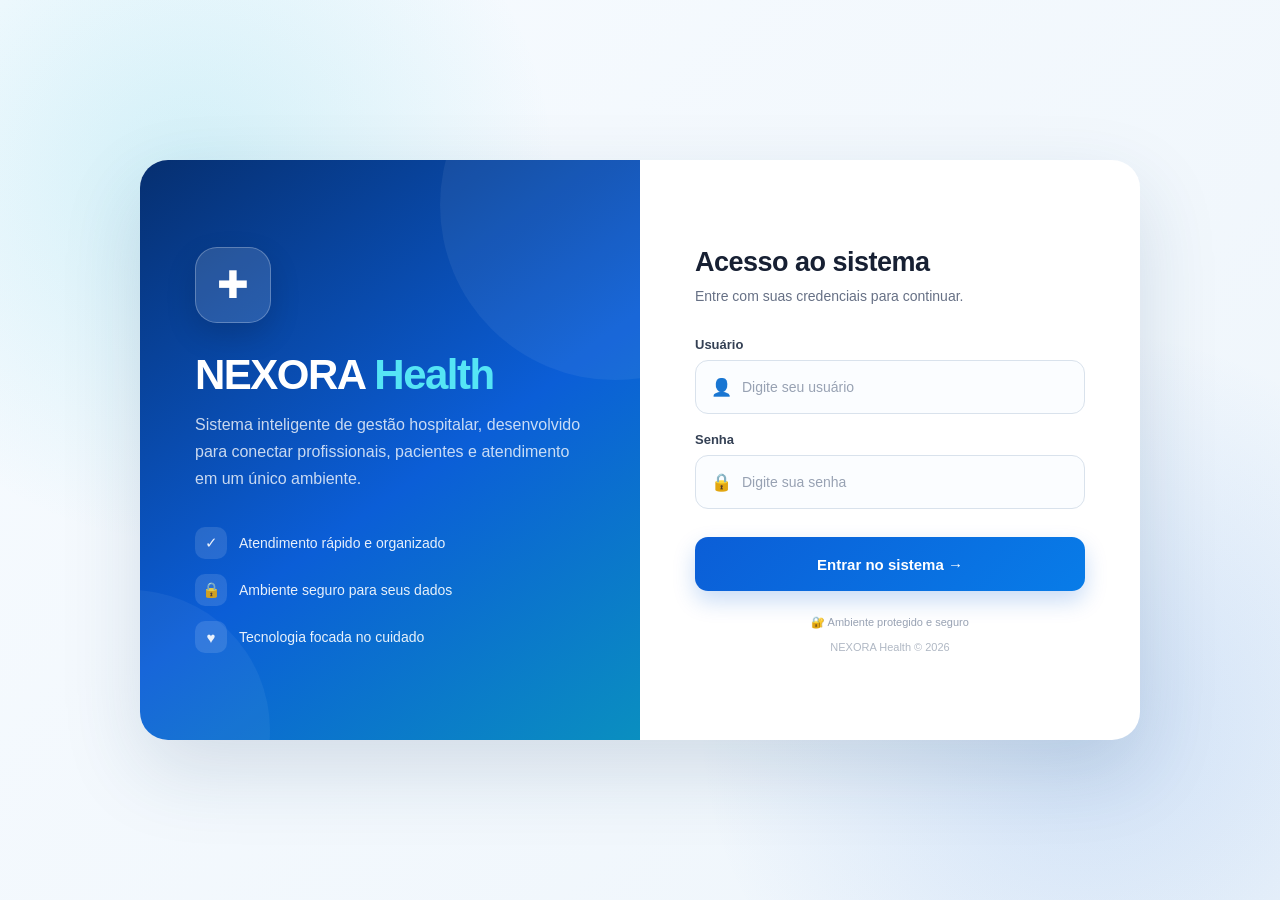
==== frontend/index.html @ 4a34106d "Add files via upload" ====
<!DOCTYPE html>
<html lang="pt-BR">

<head>

  <meta charset="UTF-8">

  <meta
    name="viewport"
    content="width=device-width, initial-scale=1.0"
  >

  <title>NEXORA Health | Sistema Hospitalar</title>

  <style>

    * {
      margin: 0;
      padding: 0;
      box-sizing: border-box;
    }

    :root {

      --azul: #0b5ed7;
      --azul-escuro: #073b88;
      --ciano: #12b8d4;

      --texto: #172033;
      --cinza: #667085;
      --borda: #d9e2ec;

      --fundo: #f4f8fc;
      --branco: #ffffff;

    }


    body {

      min-height: 100vh;

      font-family:
        "Inter",
        "Segoe UI",
        Arial,
        sans-serif;

      display: flex;

      justify-content: center;
      align-items: center;

      padding: 20px;

      background:
        radial-gradient(
          circle at 15% 20%,
          rgba(18, 184, 212, 0.16),
          transparent 28%
        ),

        radial-gradient(
          circle at 85% 80%,
          rgba(11, 94, 215, 0.14),
          transparent 30%
        ),

        linear-gradient(
          135deg,
          #f7fbff,
          #eef5fb
        );

      color: var(--texto);

    }


    /* ==============================
       CONTAINER PRINCIPAL
    ============================== */

    .login-wrapper {

      width: 100%;

      max-width: 1000px;

      min-height: 580px;

      display: grid;

      grid-template-columns:
        1fr 1fr;

      background:
        var(--branco);

      border-radius: 28px;

      overflow: hidden;

      box-shadow:
        0 30px 80px
        rgba(25, 65, 110, 0.15);

    }


    /* ==============================
       LADO INSTITUCIONAL
    ============================== */

    .painel-esquerdo {

      position: relative;

      padding: 55px;

      display: flex;

      flex-direction: column;

      justify-content: center;

      color: white;

      overflow: hidden;

      background:
        linear-gradient(
          145deg,
          #062f70 0%,
          #0b5ed7 55%,
          #0a8fc0 100%
        );

    }


    .painel-esquerdo::before {

      content: "";

      position: absolute;

      width: 350px;
      height: 350px;

      border-radius: 50%;

      background:
        rgba(255, 255, 255, 0.06);

      right: -150px;
      top: -130px;

    }


    .painel-esquerdo::after {

      content: "";

      position: absolute;

      width: 280px;
      height: 280px;

      border-radius: 50%;

      background:
        rgba(255, 255, 255, 0.05);

      left: -150px;
      bottom: -130px;

    }


    .logo-grande {

      position: relative;

      z-index: 1;

      width: 76px;
      height: 76px;

      display: flex;

      justify-content: center;
      align-items: center;

      margin-bottom: 28px;

      border-radius: 22px;

      background:
        rgba(255, 255, 255, 0.13);

      border:
        1px solid
        rgba(255, 255, 255, 0.25);

      font-size: 38px;

      box-shadow:
        0 12px 30px
        rgba(0, 0, 0, 0.15);

    }


    .painel-esquerdo h1 {

      position: relative;

      z-index: 1;

      font-size: 42px;

      letter-spacing: -1.5px;

      margin-bottom: 12px;

    }


    .painel-esquerdo h1 span {

      color:
        #55e5f5;

    }


    .descricao {

      position: relative;

      z-index: 1;

      max-width: 390px;

      font-size: 16px;

      line-height: 1.7;

      color:
        rgba(255, 255, 255, 0.78);

      margin-bottom: 35px;

    }


    /* ==============================
       BENEFÍCIOS
    ============================== */

    .recursos {

      position: relative;

      z-index: 1;

      display: flex;

      flex-direction: column;

      gap: 15px;

    }


    .recurso {

      display: flex;

      align-items: center;

      gap: 12px;

      font-size: 14px;

      color:
        rgba(255, 255, 255, 0.9);

    }


    .recurso-icon {

      width: 32px;
      height: 32px;

      display: flex;

      align-items: center;
      justify-content: center;

      border-radius: 10px;

      background:
        rgba(255, 255, 255, 0.12);

      font-size: 15px;

    }


    /* ==============================
       LOGIN
    ============================== */

    .painel-login {

      padding: 55px;

      display: flex;

      flex-direction: column;

      justify-content: center;

    }


    .login-header {

      margin-bottom: 30px;

    }


    .login-header h2 {

      font-size: 27px;

      margin-bottom: 8px;

      letter-spacing: -0.5px;

    }


    .login-header p {

      color:
        var(--cinza);

      font-size: 14px;

      line-height: 1.5;

    }


    /* ==============================
       CAMPOS
    ============================== */

    .campo {

      margin-bottom: 18px;

    }


    .campo label {

      display: block;

      margin-bottom: 8px;

      color:
        #344054;

      font-size: 13px;

      font-weight: 600;

    }


    .input-wrapper {

      position: relative;

    }


    .input-icon {

      position: absolute;

      left: 16px;
      top: 50%;

      transform:
        translateY(-50%);

      font-size: 17px;

      color:
        #98a2b3;

    }


    input {

      width: 100%;

      height: 54px;

      border:
        1px solid var(--borda);

      border-radius: 13px;

      background:
        #fbfdff;

      padding:
        0 16px 0 46px;

      font-size: 14px;

      color:
        var(--texto);

      outline: none;

      transition:
        0.2s ease;

    }


    input::placeholder {

      color:
        #98a2b3;

    }


    input:focus {

      background:
        white;

      border-color:
        var(--azul);

      box-shadow:
        0 0 0 4px
        rgba(11, 94, 215, 0.09);

    }


    /* ==============================
       BOTÃO
    ============================== */

    .botao-login {

      width: 100%;

      height: 54px;

      margin-top: 10px;

      border: none;

      border-radius: 13px;

      background:
        linear-gradient(
          135deg,
          var(--azul),
          #087ce8
        );

      color:
        white;

      font-size: 15px;

      font-weight: 700;

      cursor: pointer;

      box-shadow:
        0 10px 22px
        rgba(11, 94, 215, 0.22);

      transition:
        0.2s ease;

    }


    .botao-login:hover {

      transform:
        translateY(-2px);

      box-shadow:
        0 14px 28px
        rgba(11, 94, 215, 0.28);

    }


    .botao-login:active {

      transform:
        translateY(0);

    }


    .botao-login:disabled {

      opacity: 0.65;

      cursor:
        not-allowed;

      transform:
        none;

    }


    /* ==============================
       STATUS
    ============================== */

    #mensagem {

      display: none;

      margin-top: 18px;

      padding: 13px;

      border-radius: 11px;

      text-align: center;

      font-size: 13px;

      font-weight: 600;

    }


    #mensagem.erro {

      display: block;

      background:
        #fff0f1;

      color:
        #d92d20;

    }


    #mensagem.carregando {

      display: block;

      background:
        #eef5ff;

      color:
        var(--azul);

    }


    #mensagem.sucesso {

      display: block;

      background:
        #eafaf3;

      color:
        #16a36a;

    }


    /* ==============================
       RODAPÉ
    ============================== */

    .seguranca {

      display: flex;

      justify-content: center;

      align-items: center;

      gap: 6px;

      margin-top: 25px;

      font-size: 11px;

      color:
        #98a2b3;

    }


    .rodape {

      margin-top: 12px;

      text-align: center;

      font-size: 11px;

      color:
        #b0b8c4;

    }


    /* ==============================
       RESPONSIVO
    ============================== */

    @media (max-width: 800px) {

      .login-wrapper {

        grid-template-columns:
          1fr;

        max-width: 500px;

      }


      .painel-esquerdo {

        padding: 35px;

        min-height: 300px;

      }


      .painel-esquerdo h1 {

        font-size: 32px;

      }


      .descricao {

        margin-bottom: 20px;

      }


      .recursos {

        display: none;

      }


      .painel-login {

        padding: 35px;

      }

    }


    @media (max-width: 480px) {

      body {

        padding: 0;

      }


      .login-wrapper {

        min-height: 100vh;

        border-radius: 0;

        box-shadow: none;

      }


      .painel-esquerdo {

        min-height: 260px;

        padding:
          30px 25px;

      }


      .painel-login {

        padding:
          30px 25px;

      }


      .logo-grande {

        width: 60px;
        height: 60px;

        font-size: 30px;

      }


      .painel-esquerdo h1 {

        font-size: 29px;

      }

    }

  </style>

</head>


<body>


  <main class="login-wrapper">


    <!-- ==========================
         PAINEL INSTITUCIONAL
    =========================== -->

    <section class="painel-esquerdo">


      <div class="logo-grande">
        ✚
      </div>


      <h1>

        NEXORA
        <span>Health</span>

      </h1>


      <p class="descricao">

        Sistema inteligente de gestão hospitalar,
        desenvolvido para conectar profissionais,
        pacientes e atendimento em um único ambiente.

      </p>


      <div class="recursos">


        <div class="recurso">

          <div class="recurso-icon">
            ✓
          </div>

          <span>
            Atendimento rápido e organizado
          </span>

        </div>


        <div class="recurso">

          <div class="recurso-icon">
            🔒
          </div>

          <span>
            Ambiente seguro para seus dados
          </span>

        </div>


        <div class="recurso">

          <div class="recurso-icon">
            ♥
          </div>

          <span>
            Tecnologia focada no cuidado
          </span>

        </div>


      </div>

    </section>


    <!-- ==========================
         PAINEL DE LOGIN
    =========================== -->

    <section class="painel-login">


      <div class="login-header">

        <h2>
          Acesso ao sistema
        </h2>

        <p>
          Entre com suas credenciais para continuar.
        </p>

      </div>


      <form id="loginForm">


        <!-- ==========================
             USUÁRIO
        =========================== -->

        <div class="campo">

          <label for="usuario">
            Usuário
          </label>

          <div class="input-wrapper">

            <span class="input-icon">
              👤
            </span>

            <input
              id="usuario"
              type="text"
              placeholder="Digite seu usuário"
              autocomplete="username"
              required
            >

          </div>

        </div>


        <!-- ==========================
             SENHA
        =========================== -->

        <div class="campo">

          <label for="senha">
            Senha
          </label>

          <div class="input-wrapper">

            <span class="input-icon">
              🔒
            </span>

            <input
              id="senha"
              type="password"
              placeholder="Digite sua senha"
              autocomplete="current-password"
              required
            >

          </div>

        </div>


        <!-- ==========================
             BOTÃO
        =========================== -->

        <button
          class="botao-login"
          type="submit"
          id="botaoEntrar"
        >

          Entrar no sistema →

        </button>


      </form>


      <!-- MENSAGEM -->

      <div id="mensagem"></div>


      <!-- SEGURANÇA -->

      <div class="seguranca">

        🔐 Ambiente protegido e seguro

      </div>


      <!-- RODAPÉ -->

      <div class="rodape">

        NEXORA Health © 2026

      </div>


    </section>


  </main>


  <script>


    /* ==================================
       ELEMENTOS
    ================================== */

    const formulario =
      document.getElementById(
        "loginForm"
      );


    const usuario =
      document.getElementById(
        "usuario"
      );


    const senha =
      document.getElementById(
        "senha"
      );


    const mensagem =
      document.getElementById(
        "mensagem"
      );


    const botao =
      document.getElementById(
        "botaoEntrar"
      );


    /* ==================================
       EVENTO DO FORMULÁRIO
    ================================== */

    formulario.addEventListener(
      "submit",
      login
    );


    /* ==================================
       FUNÇÃO DE LOGIN
    ================================== */

    async function login(evento) {

      evento.preventDefault();


      /* ==============================
         PEGAR VALORES
      ============================== */

      const usuarioValor =
        usuario.value.trim();

      const senhaValor =
        senha.value;


      /* ==============================
         VALIDAÇÃO
      ============================== */

      if (
        !usuarioValor ||
        !senhaValor
      ) {

        mostrarMensagem(
          "Preencha usuário e senha.",
          "erro"
        );

        return;

      }


      /* ==============================
         LOADING
      ============================== */

      botao.disabled = true;

      botao.textContent =
        "Entrando...";


      mostrarMensagem(
        "Autenticando suas credenciais...",
        "carregando"
      );


      /* ==============================
         LOGIN EXCLUSIVO DA TV
         
         Usuário: tv
         Senha: 123
      ============================== */

      if (
        usuarioValor.toLowerCase() === "tv" &&
        senhaValor === "123"
      ) {

        mostrarMensagem(
          "Acesso à TV autorizado. Abrindo painel...",
          "sucesso"
        );


        /*
         * Pequeno intervalo para
         * mostrar a mensagem de sucesso.
         */

        setTimeout(
          function() {

            window.location.href =
              "tv.html";

          },
          500
        );


        return;

      }


      /* ==============================
         LOGIN DOS OUTROS USUÁRIOS
      ============================== */

      try {

        const resposta =
          await fetch(
            "http://localhost:3000/login",
            {
              method: "POST",

              headers: {

                "Content-Type":
                  "application/json"

              },

              body: JSON.stringify({

                usuario:
                  usuarioValor,

                senha:
                  senhaValor

              })

            }
          );


        /* ==============================
           TENTAR LER JSON
        ============================== */

        let data;

        try {

          data =
            await resposta.json();

        } catch {

          data = {};

        }


        /* ==============================
           LOGIN INVÁLIDO
        ============================== */

        if (!resposta.ok) {

          throw new Error(
            data.mensagem ||
            "Usuário ou senha inválidos."
          );

        }


        /* ==============================
           TRIAGEM
        ============================== */

        if (
          data.tipo ===
          "triagem"
        ) {

          window.location.href =
            "triagem.html";

          return;

        }


        /* ==============================
           MÉDICO
        ============================== */

        if (
          data.tipo ===
          "medico"
        ) {

          window.location.href =
            "medico.html";

          return;

        }


        /* ==============================
           ATENDIMENTO
        ============================== */

        if (
          data.tipo ===
          "atendimento"
        ) {

          window.location.href =
            "atendimento.html";

          return;

        }


        /* ==============================
           TV PELO SERVIDOR
           
           Caso futuramente você também
           cadastre a TV no banco.
        ============================== */

        if (
          data.tipo ===
          "tv"
        ) {

          window.location.href =
            "tv.html";

          return;

        }


        /* ==============================
           PERFIL DESCONHECIDO
        ============================== */

        throw new Error(
          "Perfil de usuário não reconhecido."
        );


      } catch (erro) {

        console.error(
          "Erro no login:",
          erro
        );


        mostrarMensagem(
          erro.message ||
          "Não foi possível conectar ao servidor.",
          "erro"
        );


        botao.disabled = false;

        botao.textContent =
          "Entrar no sistema →";

      }

    }


    /* ==================================
       MOSTRAR MENSAGEM
    ================================== */

    function mostrarMensagem(
      texto,
      tipo
    ) {

      mensagem.textContent =
        texto;

      mensagem.className =
        tipo;

    }


    /* ==================================
       ENTER PARA ENTRAR
    ================================== */

    usuario.addEventListener(
      "keydown",
      function(evento) {

        if (
          evento.key ===
          "Enter"
        ) {

          evento.preventDefault();

          senha.focus();

        }

      }
    );


    senha.addEventListener(
      "keydown",
      function(evento) {

        if (
          evento.key ===
          "Enter"
        ) {

          evento.preventDefault();

          formulario.requestSubmit();

        }

      }
    );


  </script>


</body>

</html>
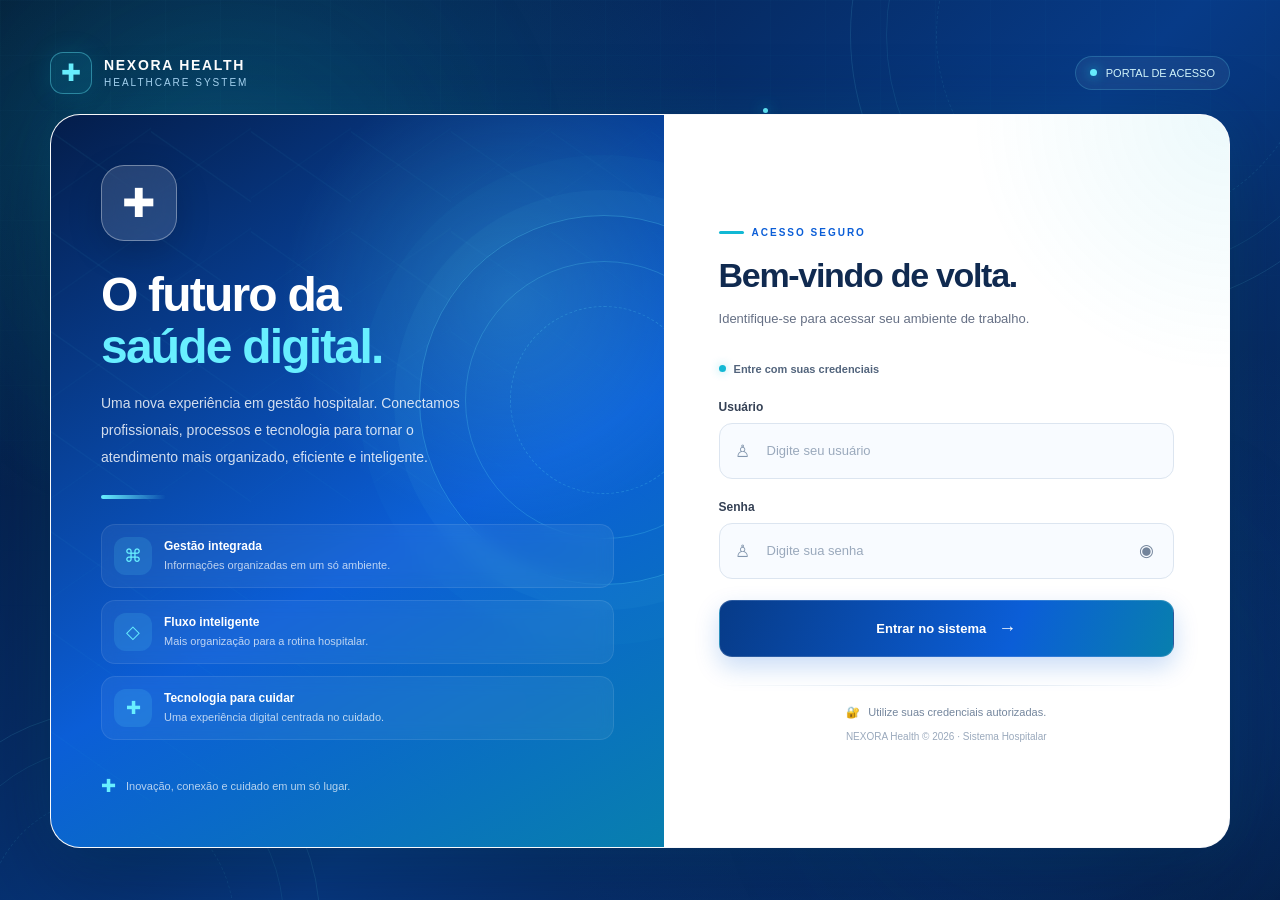
==== commit f21cb251: "Update index.html" ====
--- a/frontend/index.html
+++ b/frontend/index.html
@@ -1,19 +1,15 @@
+
 <!DOCTYPE html>
 <html lang="pt-BR">
 
 <head>
-
   <meta charset="UTF-8">
-
-  <meta
-    name="viewport"
-    content="width=device-width, initial-scale=1.0"
-  >
+  <meta name="viewport" content="width=device-width, initial-scale=1.0">
+  <meta name="theme-color" content="#061a3a">
 
   <title>NEXORA Health | Sistema Hospitalar</title>
 
   <style>
-
     * {
       margin: 0;
       padding: 0;
@@ -21,1323 +17,1239 @@
     }
 
     :root {
-
       --azul: #0b5ed7;
       --azul-escuro: #073b88;
       --ciano: #12b8d4;
-
+      --ciano-claro: #68efff;
       --texto: #172033;
       --cinza: #667085;
       --borda: #d9e2ec;
-
-      --fundo: #f4f8fc;
       --branco: #ffffff;
-
-    }
-
+    }
 
     body {
-
       min-height: 100vh;
-
-      font-family:
-        "Inter",
-        "Segoe UI",
-        Arial,
-        sans-serif;
-
+      padding: 35px;
       display: flex;
-
+      align-items: center;
+      justify-content: center;
+      position: relative;
+      overflow-x: hidden;
+      font-family: "Inter", "Segoe UI", Arial, sans-serif;
+      color: var(--texto);
+      background:
+        radial-gradient(ellipse at 15% 15%, rgba(18, 184, 212, .22), transparent 35%),
+        radial-gradient(ellipse at 85% 80%, rgba(11, 94, 215, .28), transparent 38%),
+        linear-gradient(135deg, #04132d, #073b88 55%, #061a3a);
+    }
+
+    /* FUNDO TECNOLÓGICO */
+
+    .fundo {
+      position: fixed;
+      inset: 0;
+      overflow: hidden;
+      pointer-events: none;
+      z-index: 0;
+    }
+
+    .orbita {
+      position: absolute;
+      width: 550px;
+      height: 550px;
+      border: 1px solid rgba(104, 239, 255, .12);
+      border-radius: 50%;
+      animation: girar 35s linear infinite;
+    }
+
+    .orbita::before,
+    .orbita::after {
+      content: "";
+      position: absolute;
+      inset: 35px;
+      border: 1px solid rgba(104, 239, 255, .09);
+      border-radius: 50%;
+    }
+
+    .orbita::after {
+      inset: 85px;
+      border-style: dashed;
+    }
+
+    .orbita-1 {
+      top: -240px;
+      right: -120px;
+    }
+
+    .orbita-2 {
+      width: 420px;
+      height: 420px;
+      bottom: -230px;
+      left: -100px;
+      animation-direction: reverse;
+      animation-duration: 45s;
+    }
+
+    .luz {
+      position: absolute;
+      width: 260px;
+      height: 260px;
+      border-radius: 50%;
+      background: var(--ciano);
+      filter: blur(130px);
+      opacity: .17;
+      animation: pulsar 6s ease-in-out infinite alternate;
+    }
+
+    .luz-1 {
+      top: 8%;
+      left: 8%;
+    }
+
+    .luz-2 {
+      bottom: 5%;
+      right: 8%;
+      background: var(--azul);
+      animation-delay: 2s;
+    }
+
+    .grade {
+      position: absolute;
+      inset: 0;
+      opacity: .13;
+      background-image:
+        linear-gradient(rgba(104, 239, 255, .15) 1px, transparent 1px),
+        linear-gradient(90deg, rgba(104, 239, 255, .15) 1px, transparent 1px);
+      background-size: 55px 55px;
+      mask-image: linear-gradient(to bottom, black, transparent 85%);
+    }
+
+    .particula {
+      position: absolute;
+      width: 5px;
+      height: 5px;
+      border-radius: 50%;
+      background: var(--ciano-claro);
+      box-shadow: 0 0 14px var(--ciano);
+      animation: flutuar 7s ease-in-out infinite alternate;
+    }
+
+    .p1 { top: 20%; left: 18%; }
+    .p2 { top: 70%; left: 10%; animation-delay: 1s; }
+    .p3 { top: 35%; right: 13%; animation-delay: 2s; }
+    .p4 { bottom: 17%; right: 25%; animation-delay: 3s; }
+    .p5 { top: 12%; right: 40%; animation-delay: 1.5s; }
+
+    /* CONTEÚDO PRINCIPAL */
+
+    .pagina {
+      position: relative;
+      z-index: 1;
+      width: 100%;
+      max-width: 1180px;
+    }
+
+    .topo {
+      display: flex;
+      align-items: center;
+      justify-content: space-between;
+      gap: 15px;
+      margin-bottom: 20px;
+      color: white;
+    }
+
+    .marca-topo {
+      display: flex;
+      align-items: center;
+      gap: 12px;
+    }
+
+    .marca-simbolo {
+      width: 42px;
+      height: 42px;
+      display: grid;
+      place-items: center;
+      border: 1px solid rgba(104, 239, 255, .4);
+      border-radius: 13px;
+      background: rgba(18, 184, 212, .13);
+      color: var(--ciano-claro);
+      font-size: 24px;
+      box-shadow: 0 0 25px rgba(18, 184, 212, .13);
+    }
+
+    .marca-texto strong {
+      display: block;
+      font-size: 14px;
+      letter-spacing: 1.7px;
+    }
+
+    .marca-texto span {
+      display: block;
+      margin-top: 4px;
+      color: #a9d7f5;
+      font-size: 10px;
+      letter-spacing: 2px;
+    }
+
+    .status-sistema {
+      display: flex;
+      align-items: center;
+      gap: 9px;
+      padding: 10px 14px;
+      border: 1px solid rgba(104, 239, 255, .2);
+      border-radius: 30px;
+      background: rgba(255, 255, 255, .06);
+      color: #d5f8ff;
+      font-size: 11px;
+      backdrop-filter: blur(12px);
+    }
+
+    .status-ponto {
+      width: 7px;
+      height: 7px;
+      border-radius: 50%;
+      background: var(--ciano-claro);
+      box-shadow: 0 0 12px var(--ciano);
+      animation: piscar 2s infinite;
+    }
+
+    /* CARTÃO */
+
+    .login-wrapper {
+      display: grid;
+      grid-template-columns: 1.04fr .96fr;
+      min-height: 650px;
+      overflow: hidden;
+      border: 1px solid rgba(255, 255, 255, .28);
+      border-radius: 30px;
+      background: rgba(255, 255, 255, .96);
+      box-shadow:
+        0 35px 100px rgba(0, 0, 0, .28),
+        0 0 55px rgba(18, 184, 212, .10);
+      animation: entrada .8s ease both;
+    }
+
+    /* LADO VISUAL */
+
+    .painel-esquerdo {
+      position: relative;
+      isolation: isolate;
+      overflow: hidden;
+      display: flex;
+      flex-direction: column;
+      justify-content: space-between;
+      padding: 50px;
+      color: white;
+      background:
+        radial-gradient(circle at 75% 25%, rgba(104, 239, 255, .22), transparent 32%),
+        linear-gradient(150deg, #041d4a, #0b5ed7 58%, #087fae);
+    }
+
+    .painel-esquerdo::before {
+      content: "";
+      position: absolute;
+      inset: 0;
+      z-index: -1;
+      opacity: .25;
+      background-image:
+        linear-gradient(35deg, transparent 48%, rgba(104, 239, 255, .25) 49%, transparent 50%),
+        linear-gradient(145deg, transparent 48%, rgba(104, 239, 255, .15) 49%, transparent 50%);
+      background-size: 100px 100px;
+      mask-image: linear-gradient(to bottom right, black, transparent 85%);
+    }
+
+    .anel-decorativo {
+      position: absolute;
+      width: 370px;
+      height: 370px;
+      right: -125px;
+      top: 100px;
+      border: 1px solid rgba(104, 239, 255, .25);
+      border-radius: 50%;
+      box-shadow:
+        0 0 0 25px rgba(104, 239, 255, .035),
+        0 0 0 60px rgba(104, 239, 255, .025);
+      animation: girar 45s linear infinite;
+      pointer-events: none;
+    }
+
+    .anel-decorativo::before,
+    .anel-decorativo::after {
+      content: "";
+      position: absolute;
+      border: 1px solid rgba(104, 239, 255, .2);
+      border-radius: 50%;
+    }
+
+    .anel-decorativo::before {
+      inset: 45px;
+    }
+
+    .anel-decorativo::after {
+      inset: 90px;
+      border-style: dashed;
+    }
+
+    .conteudo-marca,
+    .painel-inferior {
+      position: relative;
+      z-index: 1;
+    }
+
+    .logo-grande {
+      width: 76px;
+      height: 76px;
+      display: grid;
+      place-items: center;
+      margin-bottom: 28px;
+      border: 1px solid rgba(255, 255, 255, .35);
+      border-radius: 23px;
+      background: rgba(255, 255, 255, .13);
+      box-shadow: 0 10px 35px rgba(0, 0, 0, .15);
+      backdrop-filter: blur(15px);
+      color: white;
+      font-size: 40px;
+      transition: transform .3s ease;
+    }
+
+    .logo-grande:hover {
+      transform: rotate(-6deg) scale(1.06);
+    }
+
+    .painel-esquerdo h1 {
+      max-width: 430px;
+      margin-bottom: 18px;
+      font-size: clamp(34px, 4vw, 48px);
+      line-height: 1.08;
+      letter-spacing: -1.8px;
+    }
+
+    .painel-esquerdo h1 span {
+      display: block;
+      color: var(--ciano-claro);
+    }
+
+    .descricao {
+      max-width: 390px;
+      color: rgba(255, 255, 255, .82);
+      font-size: 14px;
+      line-height: 1.9;
+    }
+
+    .linha-destaque {
+      width: 65px;
+      height: 4px;
+      margin: 25px 0;
+      border-radius: 10px;
+      background: linear-gradient(90deg, var(--ciano-claro), transparent);
+    }
+
+    .recursos {
+      display: grid;
+      gap: 12px;
+    }
+
+    .recurso {
+      display: flex;
+      align-items: center;
+      gap: 12px;
+      padding: 12px;
+      border: 1px solid rgba(255, 255, 255, .09);
+      border-radius: 14px;
+      background: rgba(255, 255, 255, .055);
+      backdrop-filter: blur(8px);
+      transition: transform .25s ease, background .25s ease;
+    }
+
+    .recurso:hover {
+      transform: translateX(5px);
+      background: rgba(255, 255, 255, .11);
+    }
+
+    .recurso-icon {
+      width: 38px;
+      height: 38px;
+      flex-shrink: 0;
+      display: grid;
+      place-items: center;
+      border-radius: 12px;
+      background: rgba(104, 239, 255, .13);
+      color: var(--ciano-claro);
+      font-size: 18px;
+    }
+
+    .recurso strong {
+      display: block;
+      margin-bottom: 4px;
+      font-size: 12px;
+    }
+
+    .recurso span {
+      display: block;
+      color: rgba(255, 255, 255, .72);
+      font-size: 11px;
+      line-height: 1.5;
+    }
+
+    .painel-inferior {
+      display: flex;
+      align-items: center;
+      gap: 10px;
+      margin-top: 35px;
+      color: rgba(255, 255, 255, .7);
+      font-size: 11px;
+    }
+
+    .mini-cruz {
+      color: var(--ciano-claro);
+      font-size: 18px;
+    }
+
+    /* FORMULÁRIO */
+
+    .painel-login {
+      display: flex;
+      flex-direction: column;
+      justify-content: center;
+      padding: 55px;
+      background:
+        radial-gradient(circle at 100% 0%, rgba(18, 184, 212, .08), transparent 28%),
+        #ffffff;
+    }
+
+    .etiqueta {
+      display: inline-flex;
+      align-items: center;
+      gap: 8px;
+      margin-bottom: 18px;
+      color: var(--azul);
+      font-size: 10px;
+      font-weight: 800;
+      letter-spacing: 2px;
+    }
+
+    .etiqueta::before {
+      content: "";
+      width: 25px;
+      height: 3px;
+      border-radius: 4px;
+      background: var(--ciano);
+    }
+
+    .login-header {
+      margin-bottom: 32px;
+    }
+
+    .login-header h2 {
+      margin-bottom: 12px;
+      color: #102a50;
+      font-size: clamp(27px, 3vw, 34px);
+      font-weight: 800;
+      letter-spacing: -1.3px;
+    }
+
+    .login-header p {
+      color: var(--cinza);
+      font-size: 13px;
+      line-height: 1.8;
+    }
+
+    .form-tag {
+      display: flex;
+      align-items: center;
+      gap: 8px;
+      margin-bottom: 25px;
+      color: #52647c;
+      font-size: 11px;
+      font-weight: 700;
+    }
+
+    .form-tag span {
+      width: 7px;
+      height: 7px;
+      border-radius: 50%;
+      background: var(--ciano);
+      box-shadow: 0 0 10px rgba(18, 184, 212, .45);
+    }
+
+    /* CAMPOS */
+
+    .campo {
+      margin-bottom: 21px;
+    }
+
+    .campo label {
+      display: block;
+      margin-bottom: 9px;
+      color: #344054;
+      font-size: 12px;
+      font-weight: 700;
+    }
+
+    .input-wrapper {
+      position: relative;
+    }
+
+    .input-icon {
+      position: absolute;
+      top: 50%;
+      left: 16px;
+      transform: translateY(-50%);
+      color: #8497ae;
+      font-size: 17px;
+      pointer-events: none;
+      transition: color .2s ease;
+    }
+
+    .input-wrapper input {
+      width: 100%;
+      height: 56px;
+      padding: 0 49px 0 47px;
+      outline: none;
+      border: 1px solid #dce5f0;
+      border-radius: 13px;
+      background: #f8fbff;
+      color: var(--texto);
+      font-size: 13px;
+      transition: border-color .25s, box-shadow .25s, background .25s;
+    }
+
+    .input-wrapper input::placeholder {
+      color: #9aa9bc;
+    }
+
+    .input-wrapper input:hover {
+      border-color: #a8c8ef;
+    }
+
+    .input-wrapper input:focus {
+      border-color: var(--azul);
+      background: white;
+      box-shadow: 0 0 0 4px rgba(11, 94, 215, .09);
+    }
+
+    .input-wrapper:focus-within .input-icon {
+      color: var(--azul);
+    }
+
+    .mostrar-senha {
+      position: absolute;
+      top: 50%;
+      right: 11px;
+      width: 34px;
+      height: 34px;
+      transform: translateY(-50%);
+      display: grid;
+      place-items: center;
+      border: 0;
+      border-radius: 9px;
+      background: transparent;
+      color: #73849b;
+      cursor: pointer;
+      font-size: 17px;
+    }
+
+    .mostrar-senha:hover {
+      background: #edf4fc;
+      color: var(--azul);
+    }
+
+    .mostrar-senha:focus-visible,
+    .botao-login:focus-visible {
+      outline: 3px solid #68efff;
+      outline-offset: 3px;
+    }
+
+    /* BOTÃO */
+
+    .botao-login {
+      position: relative;
+      width: 100%;
+      min-height: 57px;
+      margin-top: 7px;
+      padding: 13px 18px;
+      display: flex;
+      align-items: center;
+      justify-content: center;
+      gap: 12px;
+      overflow: hidden;
+      border: 1px solid rgba(255, 255, 255, .15);
+      border-radius: 13px;
+      background: linear-gradient(110deg, #073b88, #0b5ed7 65%, #087fae);
+      color: white;
+      font-size: 13px;
+      font-weight: 800;
+      cursor: pointer;
+      box-shadow: 0 10px 25px rgba(11, 94, 215, .22);
+      transition: transform .25s, box-shadow .25s, filter .25s;
+    }
+
+    .botao-login::before {
+      content: "";
+      position: absolute;
+      top: 0;
+      left: -120%;
+      width: 70%;
+      height: 100%;
+      transform: skewX(-25deg);
+      background: linear-gradient(90deg, transparent, rgba(255, 255, 255, .18), transparent);
+      transition: left .65s ease;
+    }
+
+    .botao-login:hover::before {
+      left: 150%;
+    }
+
+    .botao-login:hover {
+      transform: translateY(-2px);
+      filter: brightness(1.08);
+      box-shadow: 0 14px 30px rgba(11, 94, 215, .3);
+    }
+
+    .botao-login:active {
+      transform: translateY(0);
+    }
+
+    .botao-login:disabled {
+      opacity: .65;
+      cursor: not-allowed;
+      transform: none;
+    }
+
+    .seta {
+      position: relative;
+      font-size: 18px;
+      transition: transform .25s;
+    }
+
+    .botao-login:hover .seta {
+      transform: translateX(4px);
+    }
+
+    /* MENSAGENS */
+
+    #mensagem {
+      display: none;
+      margin-top: 16px;
+      padding: 13px;
+      border: 1px solid transparent;
+      border-radius: 11px;
+      font-size: 12px;
+      font-weight: 600;
+      line-height: 1.6;
+      text-align: center;
+      overflow-wrap: anywhere;
+    }
+
+    #mensagem.erro {
+      display: block;
+      background: #fff0f1;
+      border-color: #ffd0d2;
+      color: #d92d20;
+    }
+
+    #mensagem.carregando {
+      display: block;
+      background: #eef5ff;
+      border-color: #cfe2ff;
+      color: var(--azul);
+    }
+
+    #mensagem.sucesso {
+      display: block;
+      background: #eafaf3;
+      border-color: #b9efd5;
+      color: #16a36a;
+    }
+
+    /* SEGURANÇA E RODAPÉ */
+
+    .divisor {
+      height: 1px;
+      margin-top: 28px;
+      background: linear-gradient(90deg, transparent, #dce5f0, transparent);
+    }
+
+    .seguranca {
+      display: flex;
       justify-content: center;
       align-items: center;
-
-      padding: 20px;
-
-      background:
-        radial-gradient(
-          circle at 15% 20%,
-          rgba(18, 184, 212, 0.16),
-          transparent 28%
-        ),
-
-        radial-gradient(
-          circle at 85% 80%,
-          rgba(11, 94, 215, 0.14),
-          transparent 30%
-        ),
-
-        linear-gradient(
-          135deg,
-          #f7fbff,
-          #eef5fb
-        );
-
-      color: var(--texto);
-
-    }
-
-
-    /* ==============================
-       CONTAINER PRINCIPAL
-    ============================== */
-
-    .login-wrapper {
-
-      width: 100%;
-
-      max-width: 1000px;
-
-      min-height: 580px;
-
-      display: grid;
-
-      grid-template-columns:
-        1fr 1fr;
-
-      background:
-        var(--branco);
-
-      border-radius: 28px;
-
-      overflow: hidden;
-
-      box-shadow:
-        0 30px 80px
-        rgba(25, 65, 110, 0.15);
-
-    }
-
-
-    /* ==============================
-       LADO INSTITUCIONAL
-    ============================== */
-
-    .painel-esquerdo {
-
-      position: relative;
-
-      padding: 55px;
-
-      display: flex;
-
-      flex-direction: column;
-
-      justify-content: center;
-
-      color: white;
-
-      overflow: hidden;
-
-      background:
-        linear-gradient(
-          145deg,
-          #062f70 0%,
-          #0b5ed7 55%,
-          #0a8fc0 100%
-        );
-
-    }
-
-
-    .painel-esquerdo::before {
-
-      content: "";
-
-      position: absolute;
-
-      width: 350px;
-      height: 350px;
-
-      border-radius: 50%;
-
-      background:
-        rgba(255, 255, 255, 0.06);
-
-      right: -150px;
-      top: -130px;
-
-    }
-
-
-    .painel-esquerdo::after {
-
-      content: "";
-
-      position: absolute;
-
-      width: 280px;
-      height: 280px;
-
-      border-radius: 50%;
-
-      background:
-        rgba(255, 255, 255, 0.05);
-
-      left: -150px;
-      bottom: -130px;
-
-    }
-
-
-    .logo-grande {
-
-      position: relative;
-
-      z-index: 1;
-
-      width: 76px;
-      height: 76px;
-
-      display: flex;
-
-      justify-content: center;
-      align-items: center;
-
-      margin-bottom: 28px;
-
-      border-radius: 22px;
-
-      background:
-        rgba(255, 255, 255, 0.13);
-
-      border:
-        1px solid
-        rgba(255, 255, 255, 0.25);
-
-      font-size: 38px;
-
-      box-shadow:
-        0 12px 30px
-        rgba(0, 0, 0, 0.15);
-
-    }
-
-
-    .painel-esquerdo h1 {
-
-      position: relative;
-
-      z-index: 1;
-
-      font-size: 42px;
-
-      letter-spacing: -1.5px;
-
-      margin-bottom: 12px;
-
-    }
-
-
-    .painel-esquerdo h1 span {
-
-      color:
-        #55e5f5;
-
-    }
-
-
-    .descricao {
-
-      position: relative;
-
-      z-index: 1;
-
-      max-width: 390px;
-
-      font-size: 16px;
-
-      line-height: 1.7;
-
-      color:
-        rgba(255, 255, 255, 0.78);
-
-      margin-bottom: 35px;
-
-    }
-
-
-    /* ==============================
-       BENEFÍCIOS
-    ============================== */
-
-    .recursos {
-
-      position: relative;
-
-      z-index: 1;
-
-      display: flex;
-
-      flex-direction: column;
-
-      gap: 15px;
-
-    }
-
-
-    .recurso {
-
-      display: flex;
-
-      align-items: center;
-
-      gap: 12px;
-
-      font-size: 14px;
-
-      color:
-        rgba(255, 255, 255, 0.9);
-
-    }
-
-
-    .recurso-icon {
-
-      width: 32px;
-      height: 32px;
-
-      display: flex;
-
-      align-items: center;
-      justify-content: center;
-
-      border-radius: 10px;
-
-      background:
-        rgba(255, 255, 255, 0.12);
-
-      font-size: 15px;
-
-    }
-
-
-    /* ==============================
-       LOGIN
-    ============================== */
-
-    .painel-login {
-
-      padding: 55px;
-
-      display: flex;
-
-      flex-direction: column;
-
-      justify-content: center;
-
-    }
-
-
-    .login-header {
-
-      margin-bottom: 30px;
-
-    }
-
-
-    .login-header h2 {
-
-      font-size: 27px;
-
-      margin-bottom: 8px;
-
-      letter-spacing: -0.5px;
-
-    }
-
-
-    .login-header p {
-
-      color:
-        var(--cinza);
-
-      font-size: 14px;
-
-      line-height: 1.5;
-
-    }
-
-
-    /* ==============================
-       CAMPOS
-    ============================== */
-
-    .campo {
-
-      margin-bottom: 18px;
-
-    }
-
-
-    .campo label {
-
-      display: block;
-
-      margin-bottom: 8px;
-
-      color:
-        #344054;
-
-      font-size: 13px;
-
-      font-weight: 600;
-
-    }
-
-
-    .input-wrapper {
-
-      position: relative;
-
-    }
-
-
-    .input-icon {
-
-      position: absolute;
-
-      left: 16px;
-      top: 50%;
-
-      transform:
-        translateY(-50%);
-
-      font-size: 17px;
-
-      color:
-        #98a2b3;
-
-    }
-
-
-    input {
-
-      width: 100%;
-
-      height: 54px;
-
-      border:
-        1px solid var(--borda);
-
-      border-radius: 13px;
-
-      background:
-        #fbfdff;
-
-      padding:
-        0 16px 0 46px;
-
-      font-size: 14px;
-
-      color:
-        var(--texto);
-
-      outline: none;
-
-      transition:
-        0.2s ease;
-
-    }
-
-
-    input::placeholder {
-
-      color:
-        #98a2b3;
-
-    }
-
-
-    input:focus {
-
-      background:
-        white;
-
-      border-color:
-        var(--azul);
-
-      box-shadow:
-        0 0 0 4px
-        rgba(11, 94, 215, 0.09);
-
-    }
-
-
-    /* ==============================
-       BOTÃO
-    ============================== */
-
-    .botao-login {
-
-      width: 100%;
-
-      height: 54px;
-
-      margin-top: 10px;
-
-      border: none;
-
-      border-radius: 13px;
-
-      background:
-        linear-gradient(
-          135deg,
-          var(--azul),
-          #087ce8
-        );
-
-      color:
-        white;
-
-      font-size: 15px;
-
-      font-weight: 700;
-
-      cursor: pointer;
-
-      box-shadow:
-        0 10px 22px
-        rgba(11, 94, 215, 0.22);
-
-      transition:
-        0.2s ease;
-
-    }
-
-
-    .botao-login:hover {
-
-      transform:
-        translateY(-2px);
-
-      box-shadow:
-        0 14px 28px
-        rgba(11, 94, 215, 0.28);
-
-    }
-
-
-    .botao-login:active {
-
-      transform:
-        translateY(0);
-
-    }
-
-
-    .botao-login:disabled {
-
-      opacity: 0.65;
-
-      cursor:
-        not-allowed;
-
-      transform:
-        none;
-
-    }
-
-
-    /* ==============================
-       STATUS
-    ============================== */
-
-    #mensagem {
-
-      display: none;
-
-      margin-top: 18px;
-
-      padding: 13px;
-
-      border-radius: 11px;
-
+      gap: 8px;
+      margin-top: 20px;
+      color: #74869d;
+      font-size: 11px;
       text-align: center;
-
-      font-size: 13px;
-
-      font-weight: 600;
-
-    }
-
-
-    #mensagem.erro {
-
-      display: block;
-
-      background:
-        #fff0f1;
-
-      color:
-        #d92d20;
-
-    }
-
-
-    #mensagem.carregando {
-
-      display: block;
-
-      background:
-        #eef5ff;
-
-      color:
-        var(--azul);
-
-    }
-
-
-    #mensagem.sucesso {
-
-      display: block;
-
-      background:
-        #eafaf3;
-
-      color:
-        #16a36a;
-
-    }
-
-
-    /* ==============================
-       RODAPÉ
-    ============================== */
-
-    .seguranca {
-
-      display: flex;
-
-      justify-content: center;
-
-      align-items: center;
-
-      gap: 6px;
-
-      margin-top: 25px;
-
-      font-size: 11px;
-
-      color:
-        #98a2b3;
-
-    }
-
+    }
+
+    .seguranca-icon {
+      color: var(--azul);
+    }
 
     .rodape {
-
       margin-top: 12px;
-
+      color: #9aa9bc;
+      font-size: 10px;
       text-align: center;
-
-      font-size: 11px;
-
-      color:
-        #b0b8c4;
-
-    }
-
-
-    /* ==============================
-       RESPONSIVO
-    ============================== */
-
-    @media (max-width: 800px) {
+    }
+
+    /* ANIMAÇÕES */
+
+    @keyframes entrada {
+      from {
+        opacity: 0;
+        transform: translateY(20px) scale(.99);
+      }
+      to {
+        opacity: 1;
+        transform: translateY(0) scale(1);
+      }
+    }
+
+    @keyframes girar {
+      to {
+        transform: rotate(360deg);
+      }
+    }
+
+    @keyframes pulsar {
+      from { opacity: .10; transform: scale(.9); }
+      to { opacity: .24; transform: scale(1.15); }
+    }
+
+    @keyframes flutuar {
+      from { transform: translateY(0); opacity: .4; }
+      to { transform: translateY(-20px); opacity: 1; }
+    }
+
+    @keyframes piscar {
+      0%, 100% { opacity: 1; }
+      50% { opacity: .4; }
+    }
+
+    /* TABLETS */
+
+    @media (max-width: 900px) {
+      body {
+        padding: 24px;
+      }
 
       .login-wrapper {
-
-        grid-template-columns:
-          1fr;
-
-        max-width: 500px;
-
-      }
-
+        grid-template-columns: .9fr 1.1fr;
+      }
 
       .painel-esquerdo {
-
         padding: 35px;
-
-        min-height: 300px;
-
-      }
-
+      }
+
+      .painel-login {
+        padding: 38px;
+      }
+
+      .recurso {
+        padding: 9px;
+      }
+    }
+
+    /* CELULARES */
+
+    @media (max-width: 700px) {
+      body {
+        min-height: 100vh;
+        padding: 16px;
+        align-items: flex-start;
+      }
+
+      .topo {
+        margin-top: 5px;
+        margin-bottom: 15px;
+      }
+
+      .status-sistema {
+        padding: 8px 10px;
+        font-size: 10px;
+      }
+
+      .login-wrapper {
+        max-width: 520px;
+        margin: 0 auto;
+        grid-template-columns: 1fr;
+        border-radius: 24px;
+      }
+
+      .painel-esquerdo {
+        min-height: auto;
+        padding: 30px;
+      }
+
+      .logo-grande {
+        width: 58px;
+        height: 58px;
+        margin-bottom: 20px;
+        border-radius: 18px;
+        font-size: 31px;
+      }
 
       .painel-esquerdo h1 {
-
-        font-size: 32px;
-
-      }
-
+        font-size: 34px;
+      }
 
       .descricao {
-
+        font-size: 13px;
+      }
+
+      .linha-destaque {
+        margin: 18px 0;
+      }
+
+      .recursos {
+        grid-template-columns: 1fr;
+        gap: 8px;
+      }
+
+      .recurso {
+        padding: 9px;
+      }
+
+      .painel-inferior {
+        margin-top: 22px;
+      }
+
+      .painel-login {
+        padding: 34px 30px;
+      }
+
+      .login-header {
+        margin-bottom: 25px;
+      }
+
+      .login-header h2 {
+        font-size: 29px;
+      }
+
+      .form-tag {
         margin-bottom: 20px;
-
-      }
-
-
-      .recursos {
-
-        display: none;
-
-      }
-
+      }
+
+      .anel-decorativo {
+        width: 250px;
+        height: 250px;
+        top: 50px;
+        right: -120px;
+      }
+    }
+
+    @media (max-width: 420px) {
+      body {
+        padding: 10px;
+      }
+
+      .marca-texto strong {
+        font-size: 12px;
+      }
+
+      .marca-texto span {
+        font-size: 9px;
+      }
+
+      .marca-simbolo {
+        width: 37px;
+        height: 37px;
+      }
+
+      .status-sistema {
+        gap: 6px;
+        font-size: 9px;
+      }
+
+      .painel-esquerdo {
+        padding: 25px;
+      }
 
       .painel-login {
-
-        padding: 35px;
-
-      }
-
-    }
-
-
-    @media (max-width: 480px) {
-
-      body {
-
-        padding: 0;
-
-      }
-
-
-      .login-wrapper {
-
-        min-height: 100vh;
-
-        border-radius: 0;
-
-        box-shadow: none;
-
-      }
-
-
-      .painel-esquerdo {
-
-        min-height: 260px;
-
-        padding:
-          30px 25px;
-
-      }
-
-
-      .painel-login {
-
-        padding:
-          30px 25px;
-
-      }
-
-
-      .logo-grande {
-
-        width: 60px;
-        height: 60px;
-
+        padding: 30px 24px;
+      }
+
+      .painel-esquerdo h1 {
         font-size: 30px;
-
-      }
-
-
-      .painel-esquerdo h1 {
-
-        font-size: 29px;
-
-      }
-
-    }
-
+      }
+
+      .login-header h2 {
+        font-size: 26px;
+      }
+    }
+
+    @media (prefers-reduced-motion: reduce) {
+      *,
+      *::before,
+      *::after {
+        animation-duration: .01ms !important;
+        animation-iteration-count: 1 !important;
+        transition-duration: .01ms !important;
+        scroll-behavior: auto !important;
+      }
+    }
   </style>
-
 </head>
 
-
 <body>
 
-
-  <main class="login-wrapper">
-
-
-    <!-- ==========================
-         PAINEL INSTITUCIONAL
-    =========================== -->
-
-    <section class="painel-esquerdo">
-
-
-      <div class="logo-grande">
-        ✚
+  <!-- FUNDO ANIMADO -->
+
+  <div class="fundo" aria-hidden="true">
+    <div class="grade"></div>
+    <div class="orbita orbita-1"></div>
+    <div class="orbita orbita-2"></div>
+    <div class="luz luz-1"></div>
+    <div class="luz luz-2"></div>
+    <div class="particula p1"></div>
+    <div class="particula p2"></div>
+    <div class="particula p3"></div>
+    <div class="particula p4"></div>
+    <div class="particula p5"></div>
+  </div>
+
+  <main class="pagina">
+
+    <!-- CABEÇALHO EXTERNO -->
+
+    <header class="topo">
+
+      <div class="marca-topo">
+        <div class="marca-simbolo" aria-hidden="true">✚</div>
+
+        <div class="marca-texto">
+          <strong>NEXORA HEALTH</strong>
+          <span>HEALTHCARE SYSTEM</span>
+        </div>
       </div>
 
-
-      <h1>
-
-        NEXORA
-        <span>Health</span>
-
-      </h1>
-
-
-      <p class="descricao">
-
-        Sistema inteligente de gestão hospitalar,
-        desenvolvido para conectar profissionais,
-        pacientes e atendimento em um único ambiente.
-
-      </p>
-
-
-      <div class="recursos">
-
-
-        <div class="recurso">
-
-          <div class="recurso-icon">
-            ✓
+      <div class="status-sistema">
+        <span class="status-ponto"></span>
+        PORTAL DE ACESSO
+      </div>
+
+    </header>
+
+    <section class="login-wrapper">
+
+      <!-- PAINEL VISUAL -->
+
+      <section class="painel-esquerdo">
+
+        <div class="anel-decorativo"></div>
+
+        <div class="conteudo-marca">
+
+          <div class="logo-grande" aria-hidden="true">✚</div>
+
+          <h1>
+            O futuro da
+            <span>saúde digital.</span>
+          </h1>
+
+          <p class="descricao">
+            Uma nova experiência em gestão hospitalar.
+            Conectamos profissionais, processos e tecnologia
+            para tornar o atendimento mais organizado,
+            eficiente e inteligente.
+          </p>
+
+          <div class="linha-destaque"></div>
+
+          <div class="recursos">
+
+            <div class="recurso">
+              <div class="recurso-icon" aria-hidden="true">⌘</div>
+              <div>
+                <strong>Gestão integrada</strong>
+                <span>Informações organizadas em um só ambiente.</span>
+              </div>
+            </div>
+
+            <div class="recurso">
+              <div class="recurso-icon" aria-hidden="true">◇</div>
+              <div>
+                <strong>Fluxo inteligente</strong>
+                <span>Mais organização para a rotina hospitalar.</span>
+              </div>
+            </div>
+
+            <div class="recurso">
+              <div class="recurso-icon" aria-hidden="true">✚</div>
+              <div>
+                <strong>Tecnologia para cuidar</strong>
+                <span>Uma experiência digital centrada no cuidado.</span>
+              </div>
+            </div>
+
           </div>
 
-          <span>
-            Atendimento rápido e organizado
-          </span>
-
         </div>
 
-
-        <div class="recurso">
-
-          <div class="recurso-icon">
-            🔒
+        <div class="painel-inferior">
+          <span class="mini-cruz">✚</span>
+          <span>Inovação, conexão e cuidado em um só lugar.</span>
+        </div>
+
+      </section>
+
+      <!-- PAINEL DE LOGIN -->
+
+      <section class="painel-login">
+
+        <header class="login-header">
+
+          <div class="etiqueta">ACESSO SEGURO</div>
+
+          <h2>Bem-vindo de volta.</h2>
+
+          <p>
+            Identifique-se para acessar seu ambiente de trabalho.
+          </p>
+
+        </header>
+
+        <div class="form-tag">
+          <span></span>
+          Entre com suas credenciais
+        </div>
+
+        <form id="loginForm">
+
+          <div class="campo">
+            <label for="usuario">Usuário</label>
+
+            <div class="input-wrapper">
+              <span class="input-icon" aria-hidden="true">♙</span>
+
+              <input
+                id="usuario"
+                name="usuario"
+                type="text"
+                placeholder="Digite seu usuário"
+                autocomplete="username"
+                required
+              >
+            </div>
           </div>
 
-          <span>
-            Ambiente seguro para seus dados
-          </span>
-
+          <div class="campo">
+            <label for="senha">Senha</label>
+
+            <div class="input-wrapper">
+              <span class="input-icon" aria-hidden="true">♙</span>
+
+              <input
+                id="senha"
+                name="senha"
+                type="password"
+                placeholder="Digite sua senha"
+                autocomplete="current-password"
+                required
+              >
+
+              <button
+                class="mostrar-senha"
+                type="button"
+                id="botaoMostrarSenha"
+                aria-label="Mostrar senha"
+                aria-pressed="false"
+                title="Mostrar ou ocultar senha"
+              >◉</button>
+            </div>
+          </div>
+
+          <button
+            class="botao-login"
+            type="submit"
+            id="botaoEntrar"
+          >
+            <span id="textoBotao">Entrar no sistema</span>
+            <span class="seta" aria-hidden="true">→</span>
+          </button>
+
+        </form>
+
+        <div id="mensagem" role="status" aria-live="polite"></div>
+
+        <div class="divisor"></div>
+
+        <div class="seguranca">
+          <span class="seguranca-icon" aria-hidden="true">🔐</span>
+          <span>Utilize suas credenciais autorizadas.</span>
         </div>
 
-
-        <div class="recurso">
-
-          <div class="recurso-icon">
-            ♥
-          </div>
-
-          <span>
-            Tecnologia focada no cuidado
-          </span>
-
+        <div class="rodape">
+          NEXORA Health © 2026 · Sistema Hospitalar
         </div>
 
-
-      </div>
+      </section>
 
     </section>
 
-
-    <!-- ==========================
-         PAINEL DE LOGIN
-    =========================== -->
-
-    <section class="painel-login">
-
-
-      <div class="login-header">
-
-        <h2>
-          Acesso ao sistema
-        </h2>
-
-        <p>
-          Entre com suas credenciais para continuar.
-        </p>
-
-      </div>
-
-
-      <form id="loginForm">
-
-
-        <!-- ==========================
-             USUÁRIO
-        =========================== -->
-
-        <div class="campo">
-
-          <label for="usuario">
-            Usuário
-          </label>
-
-          <div class="input-wrapper">
-
-            <span class="input-icon">
-              👤
-            </span>
-
-            <input
-              id="usuario"
-              type="text"
-              placeholder="Digite seu usuário"
-              autocomplete="username"
-              required
-            >
-
-          </div>
-
-        </div>
-
-
-        <!-- ==========================
-             SENHA
-        =========================== -->
-
-        <div class="campo">
-
-          <label for="senha">
-            Senha
-          </label>
-
-          <div class="input-wrapper">
-
-            <span class="input-icon">
-              🔒
-            </span>
-
-            <input
-              id="senha"
-              type="password"
-              placeholder="Digite sua senha"
-              autocomplete="current-password"
-              required
-            >
-
-          </div>
-
-        </div>
-
-
-        <!-- ==========================
-             BOTÃO
-        =========================== -->
-
-        <button
-          class="botao-login"
-          type="submit"
-          id="botaoEntrar"
-        >
-
-          Entrar no sistema →
-
-        </button>
-
-
-      </form>
-
-
-      <!-- MENSAGEM -->
-
-      <div id="mensagem"></div>
-
-
-      <!-- SEGURANÇA -->
-
-      <div class="seguranca">
-
-        🔐 Ambiente protegido e seguro
-
-      </div>
-
-
-      <!-- RODAPÉ -->
-
-      <div class="rodape">
-
-        NEXORA Health © 2026
-
-      </div>
-
-
-    </section>
-
-
   </main>
 
-
   <script>
-
-
-    /* ==================================
-       ELEMENTOS
-    ================================== */
-
-    const formulario =
-      document.getElementById(
-        "loginForm"
+    const formulario = document.getElementById("loginForm");
+    const usuario = document.getElementById("usuario");
+    const senha = document.getElementById("senha");
+    const mensagem = document.getElementById("mensagem");
+    const botao = document.getElementById("botaoEntrar");
+    const textoBotao = document.getElementById("textoBotao");
+    const botaoMostrarSenha = document.getElementById("botaoMostrarSenha");
+
+    /* MOSTRAR OU OCULTAR SENHA */
+
+    botaoMostrarSenha.addEventListener("click", function () {
+      const mostrar = senha.type === "password";
+
+      senha.type = mostrar ? "text" : "password";
+
+      botaoMostrarSenha.setAttribute(
+        "aria-label",
+        mostrar ? "Ocultar senha" : "Mostrar senha"
       );
 
-
-    const usuario =
-      document.getElementById(
-        "usuario"
+      botaoMostrarSenha.setAttribute(
+        "aria-pressed",
+        String(mostrar)
       );
-
-
-    const senha =
-      document.getElementById(
-        "senha"
-      );
-
-
-    const mensagem =
-      document.getElementById(
-        "mensagem"
-      );
-
-
-    const botao =
-      document.getElementById(
-        "botaoEntrar"
-      );
-
-
-    /* ==================================
-       EVENTO DO FORMULÁRIO
-    ================================== */
-
-    formulario.addEventListener(
-      "submit",
-      login
-    );
-
-
-    /* ==================================
-       FUNÇÃO DE LOGIN
-    ================================== */
+    });
+
+    /* MENSAGENS */
+
+    function mostrarMensagem(texto, tipo) {
+      mensagem.textContent = texto;
+      mensagem.className = tipo;
+    }
+
+    function restaurarBotao() {
+      botao.disabled = false;
+      textoBotao.textContent = "Entrar no sistema";
+    }
+
+    /* FORMULÁRIO DE LOGIN */
+
+    formulario.addEventListener("submit", login);
 
     async function login(evento) {
-
       evento.preventDefault();
 
-
-      /* ==============================
-         PEGAR VALORES
-      ============================== */
-
-      const usuarioValor =
-        usuario.value.trim();
-
-      const senhaValor =
-        senha.value;
-
-
-      /* ==============================
-         VALIDAÇÃO
-      ============================== */
-
-      if (
-        !usuarioValor ||
-        !senhaValor
-      ) {
-
-        mostrarMensagem(
-          "Preencha usuário e senha.",
-          "erro"
-        );
-
+      const usuarioValor = usuario.value.trim();
+      const senhaValor = senha.value;
+
+      if (!usuarioValor || !senhaValor) {
+        mostrarMensagem("Preencha usuário e senha.", "erro");
         return;
-
-      }
-
-
-      /* ==============================
-         LOADING
-      ============================== */
+      }
 
       botao.disabled = true;
-
-      botao.textContent =
-        "Entrando...";
-
+      textoBotao.textContent = "Autenticando...";
 
       mostrarMensagem(
-        "Autenticando suas credenciais...",
+        "Verificando suas credenciais...",
         "carregando"
       );
 
-
-      /* ==============================
-         LOGIN EXCLUSIVO DA TV
-         
-         Usuário: tv
-         Senha: 123
-      ============================== */
+      /*
+        Mantido do código original para compatibilidade.
+        Em produção, valide a conta da TV no servidor.
+      */
 
       if (
         usuarioValor.toLowerCase() === "tv" &&
         senhaValor === "123"
       ) {
-
         mostrarMensagem(
-          "Acesso à TV autorizado. Abrindo painel...",
+          "Abrindo o painel da TV...",
           "sucesso"
         );
 
-
-        /*
-         * Pequeno intervalo para
-         * mostrar a mensagem de sucesso.
-         */
-
-        setTimeout(
-          function() {
-
-            window.location.href =
-              "tv.html";
-
+        window.location.href = "tv.html";
+        return;
+      }
+
+      try {
+        const resposta = await fetch("/login", {
+          method: "POST",
+          headers: {
+            "Content-Type": "application/json"
           },
-          500
-        );
-
-
-        return;
-
-      }
-
-
-      /* ==============================
-         LOGIN DOS OUTROS USUÁRIOS
-      ============================== */
-
-      try {
-
-        const resposta =
-          await fetch(
-            "http://localhost:3000/login",
-            {
-              method: "POST",
-
-              headers: {
-
-                "Content-Type":
-                  "application/json"
-
-              },
-
-              body: JSON.stringify({
-
-                usuario:
-                  usuarioValor,
-
-                senha:
-                  senhaValor
-
-              })
-
-            }
+          body: JSON.stringify({
+            usuario: usuarioValor,
+            senha: senhaValor
+          })
+        });
+
+        let data;
+
+        try {
+          data = await resposta.json();
+        } catch {
+          data = {};
+        }
+
+        if (!resposta.ok) {
+          throw new Error(
+            data.mensagem || "Usuário ou senha inválidos."
           );
-
-
-        /* ==============================
-           TENTAR LER JSON
-        ============================== */
-
-        let data;
-
-        try {
-
-          data =
-            await resposta.json();
-
-        } catch {
-
-          data = {};
-
         }
 
-
-        /* ==============================
-           LOGIN INVÁLIDO
-        ============================== */
-
-        if (!resposta.ok) {
-
-          throw new Error(
-            data.mensagem ||
-            "Usuário ou senha inválidos."
-          );
-
+        switch (data.tipo) {
+          case "triagem":
+            window.location.href = "triagem.html";
+            return;
+
+          case "medico":
+            window.location.href = "medico.html";
+            return;
+
+          case "atendimento":
+            window.location.href = "atendimento.html";
+            return;
+
+          case "tv":
+            window.location.href = "tv.html";
+            return;
+
+          default:
+            throw new Error("Perfil de usuário não reconhecido.");
         }
 
-
-        /* ==============================
-           TRIAGEM
-        ============================== */
-
-        if (
-          data.tipo ===
-          "triagem"
-        ) {
-
-          window.location.href =
-            "triagem.html";
-
-          return;
-
-        }
-
-
-        /* ==============================
-           MÉDICO
-        ============================== */
-
-        if (
-          data.tipo ===
-          "medico"
-        ) {
-
-          window.location.href =
-            "medico.html";
-
-          return;
-
-        }
-
-
-        /* ==============================
-           ATENDIMENTO
-        ============================== */
-
-        if (
-          data.tipo ===
-          "atendimento"
-        ) {
-
-          window.location.href =
-            "atendimento.html";
-
-          return;
-
-        }
-
-
-        /* ==============================
-           TV PELO SERVIDOR
-           
-           Caso futuramente você também
-           cadastre a TV no banco.
-        ============================== */
-
-        if (
-          data.tipo ===
-          "tv"
-        ) {
-
-          window.location.href =
-            "tv.html";
-
-          return;
-
-        }
-
-
-        /* ==============================
-           PERFIL DESCONHECIDO
-        ============================== */
-
-        throw new Error(
-          "Perfil de usuário não reconhecido."
-        );
-
-
       } catch (erro) {
-
-        console.error(
-          "Erro no login:",
-          erro
-        );
-
+        console.error("Erro no login:", erro);
 
         mostrarMensagem(
-          erro.message ||
-          "Não foi possível conectar ao servidor.",
+          erro.message || "Não foi possível conectar ao servidor.",
           "erro"
         );
 
-
-        botao.disabled = false;
-
-        botao.textContent =
-          "Entrar no sistema →";
-
-      }
-
-    }
-
-
-    /* ==================================
-       MOSTRAR MENSAGEM
-    ================================== */
-
-    function mostrarMensagem(
-      texto,
-      tipo
-    ) {
-
-      mensagem.textContent =
-        texto;
-
-      mensagem.className =
-        tipo;
-
-    }
-
-
-    /* ==================================
-       ENTER PARA ENTRAR
-    ================================== */
-
-    usuario.addEventListener(
-      "keydown",
-      function(evento) {
-
-        if (
-          evento.key ===
-          "Enter"
-        ) {
-
-          evento.preventDefault();
-
-          senha.focus();
-
-        }
-
-      }
-    );
-
-
-    senha.addEventListener(
-      "keydown",
-      function(evento) {
-
-        if (
-          evento.key ===
-          "Enter"
-        ) {
-
-          evento.preventDefault();
-
-          formulario.requestSubmit();
-
-        }
-
-      }
-    );
-
-
+        restaurarBotao();
+      }
+    }
+
+    /* ENTER NO CAMPO DE USUÁRIO */
+
+    usuario.addEventListener("keydown", function (evento) {
+      if (evento.key === "Enter") {
+        evento.preventDefault();
+        senha.focus();
+      }
+    });
+
+    /* ATALHO CTRL + ALT + A */
+
+    window.addEventListener("keydown", function (evento) {
+      if (
+        evento.ctrlKey &&
+        evento.altKey &&
+        evento.key.toLowerCase() === "a"
+      ) {
+        evento.preventDefault();
+        window.location.href = "admin.html";
+      }
+    });
   </script>
 
-
 </body>
-
-</html>+</html>
